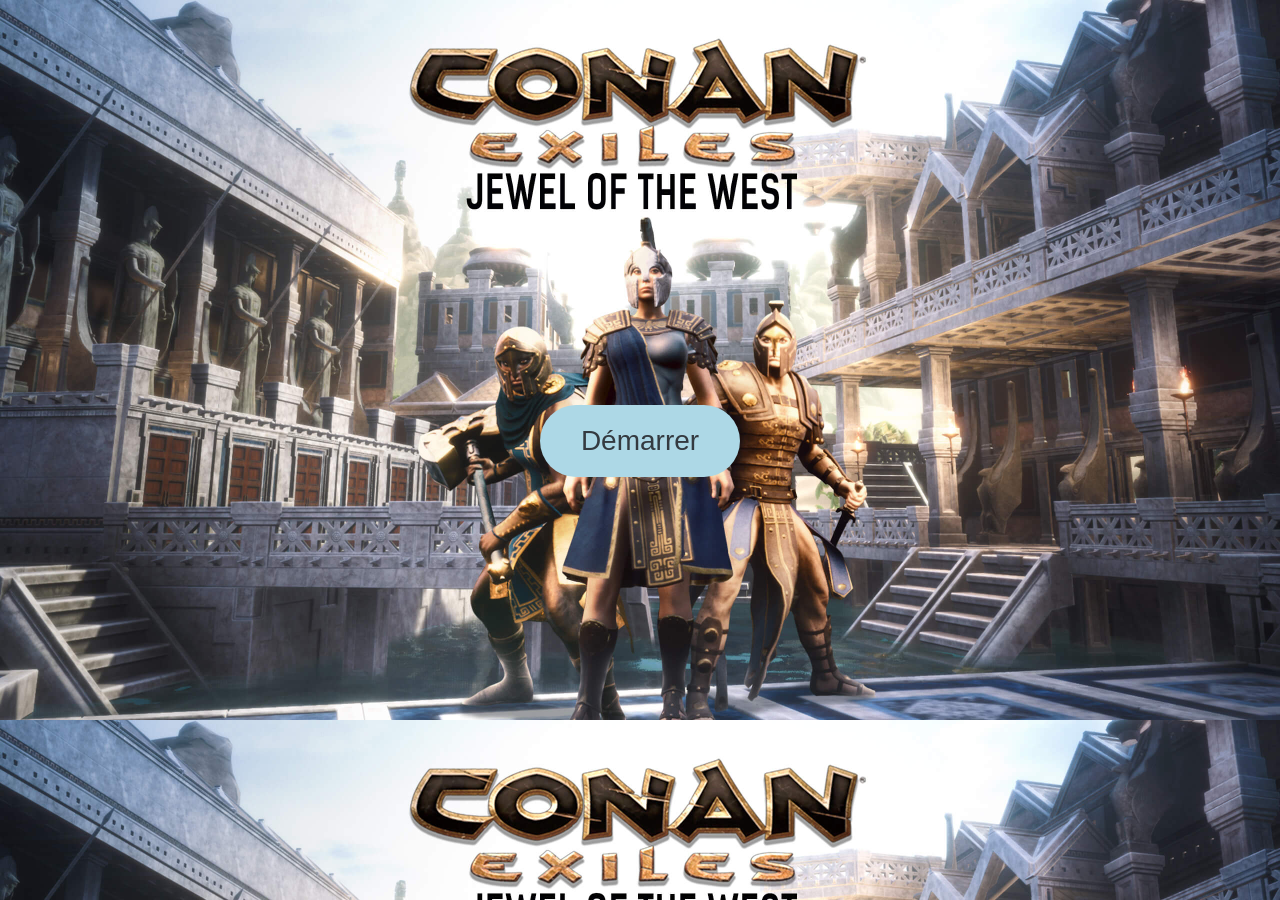
==== index.html @ 73bb8688 "Add files via upload" ====
<!DOCTYPE html>
<html lang="en">
<head>
    <meta charset="UTF-8">
    <meta http-equiv="X-UA-Compatible" content="IE=edge">
    <meta name="viewport" content="width=device-width, initial-scale=1.0">
    <link rel="stylesheet" href="style.css">
    <title>Conan Exiles - Calculateur de ressources</title>
</head>
<body>
    <button class="button" id="button-start" onClick="start()"><span>Démarrer</span></button>
    <button class="button" id="button-calculate" onClick="calculate()"><span>Calculer</span></button>
    <div class="panel" id="left-panel">
        <h1>Construction</h1>
        <div class="item-container" id="builds">
            <div class="item">
                <input type="text">
                <img src="./img/brasero_1.webp">
                <span>Brasero aquilonien</span>
            </div>
        </div>
    </div>
    <div class="panel" id="right-panel">
        <h1>Décoration</h1>
        <div class="item-container" id="items">

        </div>
    </div>
    <div id="fake-loading">
        <div id="progress-bar">
            <div id="percentage"></div>
        </div>
        <div id="calcul-in-progress">Calcul en cours...</div>
    </div>
    <div id="result-container">
        <h1>Ressources totales à farmer</h1>
        <div id="result">

        </div>
    </div>
    <script src="main.js"></script>
</body>
</html>
---- style.css ----
body {
    background: url('./img/background.jpg');
    background-size: cover;
}

#button-start {
    position: absolute;
    top: 400px;
    left: 50%;
    margin-left: -100px !important;
}

#button-calculate {
    position: absolute;
    bottom: 100px;
    left: 50%;
    margin-left: -100px !important;
    display: none;
}

.button {
    display: inline-block;
    border-radius: 40px;
    background-color: lightblue;
    border: none;
    color: #343a40;
    text-align: center;
    font-size: 28px;
    padding: 20px;
    width: 200px;
    transition: all 0.5s;
    cursor: pointer;
    margin: 5px;
}

.button span {
    cursor: pointer;
    display: inline-block;
    position: relative;
    transition: 0.5s;
}

.button span:after {
    content: '\00bb';
    position: absolute;
    opacity: 0;
    top: 0;
    right: -20px;
    transition: 0.5s;
}

.button:hover span {
    padding-right: 25px;
}

.button:hover span:after {
    opacity: 1;
    right: 0;
}

.tooltip {
    position: relative;
    display: inline-block;
}
  
.tooltip .tooltiptext {
    visibility: hidden;
    min-width: 140px;
    background-color: black;
    color: #fff;
    text-align: center;
    border-radius: 6px;
    padding: 5px 0;
  
    /* Position the tooltip */
    position: absolute;
    left: -10px;
    bottom: -30px;
    z-index: 1;
}
  
.tooltip:hover .tooltiptext {
    visibility: visible;
}

.resource {
    display: inline-block;
    border: solid 1px ligtgrey;
    background: rgba(0,0,0,0.9);
    width: 120px;
    height: 120px;
    position: relative;
    margin: 5px;
    border-radius: 15px;
}

.resource img {
    position: relative;
    width: 100%;
}

.resource .quantity {
    position: absolute;
    bottom: 5px;
    right: 5px;
    font-size: 25px;
    color: white;
}

.panel {
    position: absolute;
    width: 40%;
    top: 5%;
    background: rgba(0,0,0,0.7);
    border-radius: 15px;
    height: 90%;
    overflow-y: scroll;
    color: white;
    -ms-overflow-style: none;
    scrollbar-width: none;
    opacity: 0;
    transition: all 1s ease;
}

.panel h1 {
    width: 100%;
    text-align: center;
}

.panel::-webkit-scrollbar {
    display: none;
}

#left-panel {
    left: 2%;
}

#right-panel {
    right: 2%;
}

.item-container {
    position: relative;
}

.item {
    margin-top: 15px;
    height: 60px;
    width: 94%;
    position: relative;
    left: 2%;
    background: none;
}

.item input {
    position: absolute;
    top: 15px;
    background: black;
    border: none;
    height: 30px;
    width: 80px;
    color: white;
    text-align: center;
    font-size: 20px;
    border: solid 1px #2d2d2d;
}

.item img {
    width: 60px;
    position: absolute;
    left: 120px;
    background: rgba(0,0,0,0.9);
    border-radius: 5px;
}

.item span {
    position: absolute;
    left: 200px;
    line-height: 60px;
    font-size: 20px;
}

#right-panel .item input {
    right: 0px;
}

#right-panel .item img {
    left: auto;
    right: 120px;
}

#right-panel .item span {
    left: auto;
    right: 200px;
}

#fake-loading {
    position: fixed;
    top: 0;
    bottom: 0;
    right: 0;
    left: 0;
    display: none;
}

#progress-bar {
    position: absolute;
    width: 600px;
    left: 50%;
    top: 400px;
    margin-left: -300px;
    height: 50px;
    background: lightgrey;
    border-radius: 30px;
    overflow: hidden;
}

#calcul-in-progress {
    position: absolute;
    top: 330px;
    width: 100%;
    text-align: center;
    color: whitesmoke;
    font-size: 60px;
    text-shadow: 2px 2px 2px #000000;
}

#percentage {
    position: absolute;
    height: 100%;
    left: 0px;
    width: 0%;
    background: grey;
    transition: all 5s ease;
}

#result-container {
    position: fixed;
    top: 150px;
    width: 1200px;
    height: 270px;
    left: 50%;
    margin-left: -600px;
    border-radius: 15px;
    background: rgba(0,0,0,0.7);
    display: none;
}

#result-container h1 {
    color: white;
    width: 100%;
    text-align: center;
}

#result {
    padding-left: 70px;
}
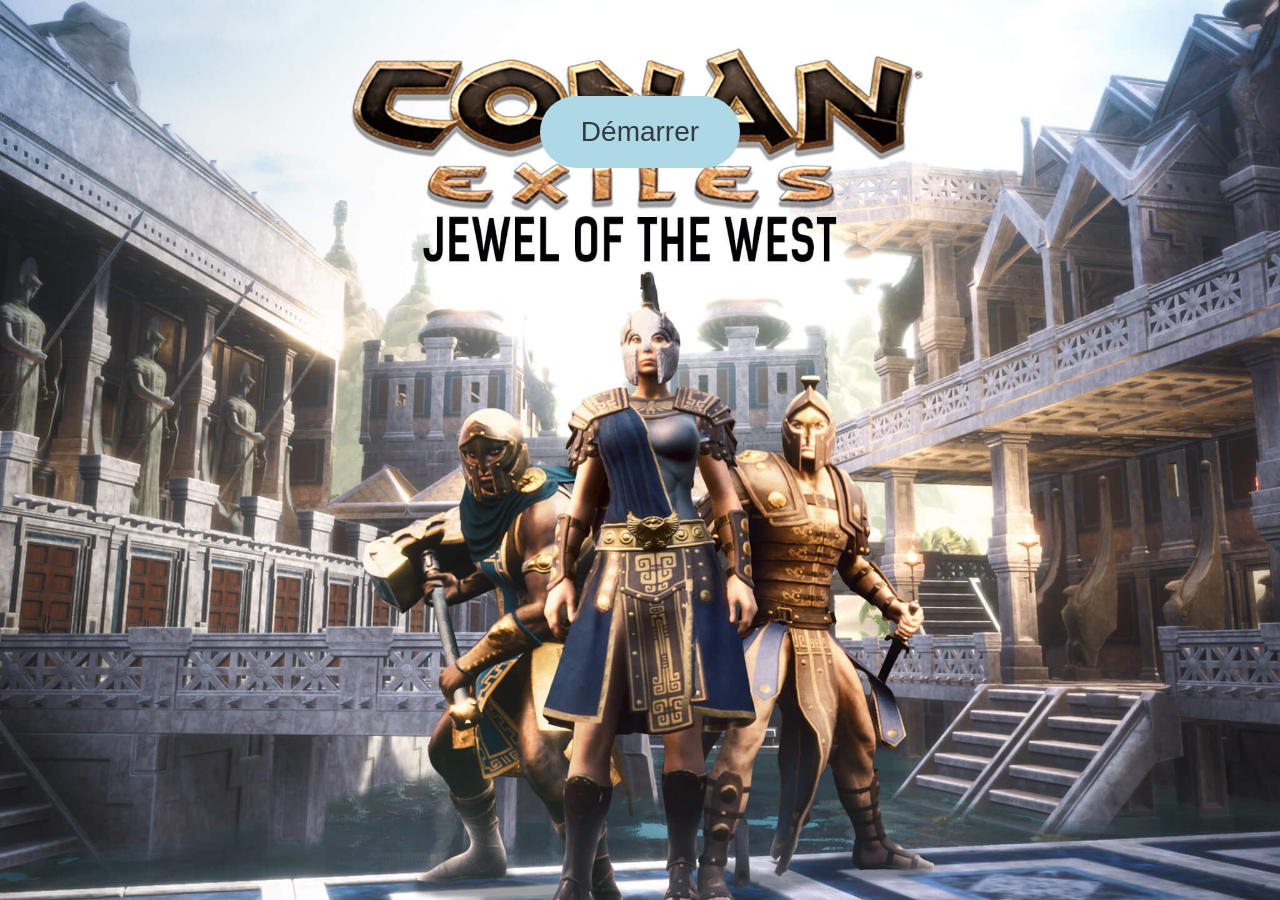
==== commit fac776b3: "Refactor layout to responsive grid and flexible items" ====
--- a/index.html
+++ b/index.html
@@ -1,43 +1,45 @@
-<!DOCTYPE html>
-<html lang="en">
-<head>
-    <meta charset="UTF-8">
-    <meta http-equiv="X-UA-Compatible" content="IE=edge">
-    <meta name="viewport" content="width=device-width, initial-scale=1.0">
-    <link rel="stylesheet" href="style.css">
-    <title>Conan Exiles - Calculateur de ressources</title>
-</head>
-<body>
-    <button class="button" id="button-start" onClick="start()"><span>Démarrer</span></button>
-    <button class="button" id="button-calculate" onClick="calculate()"><span>Calculer</span></button>
-    <div class="panel" id="left-panel">
-        <h1>Construction</h1>
-        <div class="item-container" id="builds">
-            <div class="item">
-                <input type="text">
-                <img src="./img/brasero_1.webp">
-                <span>Brasero aquilonien</span>
-            </div>
-        </div>
-    </div>
-    <div class="panel" id="right-panel">
-        <h1>Décoration</h1>
-        <div class="item-container" id="items">
-
-        </div>
-    </div>
-    <div id="fake-loading">
-        <div id="progress-bar">
-            <div id="percentage"></div>
-        </div>
-        <div id="calcul-in-progress">Calcul en cours...</div>
-    </div>
-    <div id="result-container">
-        <h1>Ressources totales à farmer</h1>
-        <div id="result">
-
-        </div>
-    </div>
-    <script src="main.js"></script>
-</body>
-</html>+<!DOCTYPE html>
+<html lang="en">
+<head>
+    <meta charset="UTF-8">
+    <meta http-equiv="X-UA-Compatible" content="IE=edge">
+    <meta name="viewport" content="width=device-width, initial-scale=1.0">
+    <link rel="stylesheet" href="style.css">
+    <title>Conan Exiles - Calculateur de ressources</title>
+</head>
+<body>
+    <div class="app-layout">
+        <button class="button" id="button-start" onClick="start()"><span>Démarrer</span></button>
+        <button class="button" id="button-calculate" onClick="calculate()"><span>Calculer</span></button>
+        <div class="panel" id="left-panel">
+            <h1>Construction</h1>
+            <div class="item-container" id="builds">
+                <div class="item">
+                    <input type="text">
+                    <img src="./img/brasero_1.webp">
+                    <span>Brasero aquilonien</span>
+                </div>
+            </div>
+        </div>
+        <div class="panel panel--reverse" id="right-panel">
+            <h1>Décoration</h1>
+            <div class="item-container" id="items">
+
+            </div>
+        </div>
+        <div id="result-container">
+            <h1>Ressources totales à farmer</h1>
+            <div id="result">
+
+            </div>
+        </div>
+    </div>
+    <div id="fake-loading">
+        <div id="progress-bar">
+            <div id="percentage"></div>
+        </div>
+        <div id="calcul-in-progress">Calcul en cours...</div>
+    </div>
+    <script src="main.js"></script>
+</body>
+</html>
--- a/style.css
+++ b/style.css
@@ -1,257 +1,337 @@
-body {
-    background: url('./img/background.jpg');
-    background-size: cover;
-}
-
-#button-start {
-    position: absolute;
-    top: 400px;
-    left: 50%;
-    margin-left: -100px !important;
-}
-
-#button-calculate {
-    position: absolute;
-    bottom: 100px;
-    left: 50%;
-    margin-left: -100px !important;
-    display: none;
-}
-
-.button {
-    display: inline-block;
-    border-radius: 40px;
-    background-color: lightblue;
-    border: none;
-    color: #343a40;
-    text-align: center;
-    font-size: 28px;
-    padding: 20px;
-    width: 200px;
-    transition: all 0.5s;
-    cursor: pointer;
-    margin: 5px;
-}
-
-.button span {
-    cursor: pointer;
-    display: inline-block;
-    position: relative;
-    transition: 0.5s;
-}
-
-.button span:after {
-    content: '\00bb';
-    position: absolute;
-    opacity: 0;
-    top: 0;
-    right: -20px;
-    transition: 0.5s;
-}
-
-.button:hover span {
-    padding-right: 25px;
-}
-
-.button:hover span:after {
-    opacity: 1;
-    right: 0;
-}
-
-.tooltip {
-    position: relative;
-    display: inline-block;
-}
-  
-.tooltip .tooltiptext {
-    visibility: hidden;
-    min-width: 140px;
-    background-color: black;
-    color: #fff;
-    text-align: center;
-    border-radius: 6px;
-    padding: 5px 0;
-  
-    /* Position the tooltip */
-    position: absolute;
-    left: -10px;
-    bottom: -30px;
-    z-index: 1;
-}
-  
-.tooltip:hover .tooltiptext {
-    visibility: visible;
-}
-
-.resource {
-    display: inline-block;
-    border: solid 1px ligtgrey;
-    background: rgba(0,0,0,0.9);
-    width: 120px;
-    height: 120px;
-    position: relative;
-    margin: 5px;
-    border-radius: 15px;
-}
-
-.resource img {
-    position: relative;
-    width: 100%;
-}
-
-.resource .quantity {
-    position: absolute;
-    bottom: 5px;
-    right: 5px;
-    font-size: 25px;
-    color: white;
-}
-
-.panel {
-    position: absolute;
-    width: 40%;
-    top: 5%;
-    background: rgba(0,0,0,0.7);
-    border-radius: 15px;
-    height: 90%;
-    overflow-y: scroll;
-    color: white;
-    -ms-overflow-style: none;
-    scrollbar-width: none;
-    opacity: 0;
-    transition: all 1s ease;
-}
-
-.panel h1 {
-    width: 100%;
-    text-align: center;
-}
-
-.panel::-webkit-scrollbar {
-    display: none;
-}
-
-#left-panel {
-    left: 2%;
-}
-
-#right-panel {
-    right: 2%;
-}
-
-.item-container {
-    position: relative;
-}
-
-.item {
-    margin-top: 15px;
-    height: 60px;
-    width: 94%;
-    position: relative;
-    left: 2%;
-    background: none;
-}
-
-.item input {
-    position: absolute;
-    top: 15px;
-    background: black;
-    border: none;
-    height: 30px;
-    width: 80px;
-    color: white;
-    text-align: center;
-    font-size: 20px;
-    border: solid 1px #2d2d2d;
-}
-
-.item img {
-    width: 60px;
-    position: absolute;
-    left: 120px;
-    background: rgba(0,0,0,0.9);
-    border-radius: 5px;
-}
-
-.item span {
-    position: absolute;
-    left: 200px;
-    line-height: 60px;
-    font-size: 20px;
-}
-
-#right-panel .item input {
-    right: 0px;
-}
-
-#right-panel .item img {
-    left: auto;
-    right: 120px;
-}
-
-#right-panel .item span {
-    left: auto;
-    right: 200px;
-}
-
-#fake-loading {
-    position: fixed;
-    top: 0;
-    bottom: 0;
-    right: 0;
-    left: 0;
-    display: none;
-}
-
-#progress-bar {
-    position: absolute;
-    width: 600px;
-    left: 50%;
-    top: 400px;
-    margin-left: -300px;
-    height: 50px;
-    background: lightgrey;
-    border-radius: 30px;
-    overflow: hidden;
-}
-
-#calcul-in-progress {
-    position: absolute;
-    top: 330px;
-    width: 100%;
-    text-align: center;
-    color: whitesmoke;
-    font-size: 60px;
-    text-shadow: 2px 2px 2px #000000;
-}
-
-#percentage {
-    position: absolute;
-    height: 100%;
-    left: 0px;
-    width: 0%;
-    background: grey;
-    transition: all 5s ease;
-}
-
-#result-container {
-    position: fixed;
-    top: 150px;
-    width: 1200px;
-    height: 270px;
-    left: 50%;
-    margin-left: -600px;
-    border-radius: 15px;
-    background: rgba(0,0,0,0.7);
-    display: none;
-}
-
-#result-container h1 {
-    color: white;
-    width: 100%;
-    text-align: center;
-}
-
-#result {
-    padding-left: 70px;
-}+body {
+    margin: 0;
+    min-height: 100vh;
+    background-image: url('./img/background.jpg');
+    background-size: cover;
+    background-position: center;
+    background-repeat: no-repeat;
+    background-attachment: fixed;
+}
+
+.app-layout {
+    box-sizing: border-box;
+    width: min(1400px, calc(100% - clamp(1rem, 4vw, 4rem)));
+    min-height: 100vh;
+    margin: 0 auto;
+    padding: clamp(1rem, 2vw, 2rem) 0 clamp(2rem, 4vw, 3rem);
+    display: grid;
+    grid-template-columns: minmax(280px, 1fr) minmax(280px, 1fr);
+    grid-template-areas:
+        'start start'
+        'left right'
+        'calculate calculate'
+        'result result';
+    gap: clamp(0.75rem, 1.5vw, 1.5rem);
+    align-items: start;
+}
+
+#button-start {
+    grid-area: start;
+    justify-self: center;
+    align-self: center;
+}
+
+#button-calculate {
+    grid-area: calculate;
+    justify-self: center;
+    display: none;
+}
+
+.button {
+    display: inline-block;
+    border-radius: 40px;
+    background-color: lightblue;
+    border: none;
+    color: #343a40;
+    text-align: center;
+    font-size: 28px;
+    padding: 20px;
+    width: 200px;
+    transition: all 0.5s;
+    cursor: pointer;
+    margin: 5px;
+}
+
+.button span {
+    cursor: pointer;
+    display: inline-block;
+    position: relative;
+    transition: 0.5s;
+}
+
+.button span:after {
+    content: '\00bb';
+    position: absolute;
+    opacity: 0;
+    top: 0;
+    right: -20px;
+    transition: 0.5s;
+}
+
+.button:hover span {
+    padding-right: 25px;
+}
+
+.button:hover span:after {
+    opacity: 1;
+    right: 0;
+}
+
+.tooltip {
+    position: relative;
+    display: inline-block;
+}
+  
+.tooltip .tooltiptext {
+    visibility: hidden;
+    min-width: 140px;
+    background-color: black;
+    color: #fff;
+    text-align: center;
+    border-radius: 6px;
+    padding: 5px 0;
+  
+    /* Position the tooltip */
+    position: absolute;
+    left: -10px;
+    bottom: -30px;
+    z-index: 1;
+}
+  
+.tooltip:hover .tooltiptext {
+    visibility: visible;
+}
+
+.resource {
+    display: inline-block;
+    border: solid 1px ligtgrey;
+    background: rgba(0,0,0,0.9);
+    width: 120px;
+    height: 120px;
+    position: relative;
+    margin: 5px;
+    border-radius: 15px;
+}
+
+.resource img {
+    position: relative;
+    width: 100%;
+}
+
+.resource .quantity {
+    position: absolute;
+    bottom: 5px;
+    right: 5px;
+    font-size: 25px;
+    color: white;
+}
+
+.panel {
+    width: 100%;
+    background: rgba(0,0,0,0.7);
+    border-radius: 15px;
+    max-height: clamp(420px, 72vh, 900px);
+    overflow-y: auto;
+    color: white;
+    -ms-overflow-style: none;
+    scrollbar-width: none;
+    opacity: 0;
+    transition: all 1s ease;
+}
+
+.panel h1 {
+    width: 100%;
+    text-align: center;
+}
+
+.panel::-webkit-scrollbar {
+    display: none;
+}
+
+#left-panel {
+    grid-area: left;
+}
+
+#right-panel {
+    grid-area: right;
+}
+
+.item-container {
+    position: relative;
+    padding: 0 clamp(0.5rem, 2vw, 1rem) clamp(0.75rem, 2vw, 1.5rem);
+}
+
+.item {
+    margin-top: 15px;
+    min-height: 60px;
+    width: 100%;
+    box-sizing: border-box;
+    display: flex;
+    align-items: center;
+    gap: clamp(0.5rem, 1.2vw, 1rem);
+}
+
+.item input {
+    flex: 0 0 clamp(72px, 16%, 92px);
+    background: black;
+    border: solid 1px #2d2d2d;
+    height: 30px;
+    color: white;
+    text-align: center;
+    font-size: 20px;
+}
+
+.item img {
+    width: clamp(52px, 8vw, 60px);
+    background: rgba(0,0,0,0.9);
+    border-radius: 5px;
+}
+
+.item span {
+    font-size: clamp(1rem, 1.4vw, 1.25rem);
+    line-height: 1.2;
+    flex: 1;
+}
+
+.panel--reverse .item {
+    flex-direction: row-reverse;
+}
+
+.panel--reverse .item span {
+    text-align: right;
+}
+
+#fake-loading {
+    position: fixed;
+    top: 0;
+    bottom: 0;
+    right: 0;
+    left: 0;
+    display: none;
+}
+
+#progress-bar {
+    position: absolute;
+    width: min(600px, calc(100% - 2rem));
+    left: 50%;
+    top: 400px;
+    margin-left: max(-300px, calc((2rem - 100%) / 2));
+    height: 50px;
+    background: lightgrey;
+    border-radius: 30px;
+    overflow: hidden;
+}
+
+#calcul-in-progress {
+    position: absolute;
+    top: 330px;
+    width: 100%;
+    text-align: center;
+    color: whitesmoke;
+    font-size: clamp(2rem, 5vw, 3.75rem);
+    text-shadow: 2px 2px 2px #000000;
+}
+
+#percentage {
+    position: absolute;
+    height: 100%;
+    left: 0px;
+    width: 0%;
+    background: grey;
+    transition: all 5s ease;
+}
+
+#result-container {
+    grid-area: result;
+    width: 100%;
+    max-width: 100%;
+    min-height: clamp(240px, 35vh, 320px);
+    border-radius: 15px;
+    background: rgba(0,0,0,0.7);
+    display: none;
+    box-sizing: border-box;
+    padding-bottom: 1rem;
+}
+
+#result-container h1 {
+    color: white;
+    width: 100%;
+    text-align: center;
+}
+
+#result {
+    padding: 0 clamp(1rem, 4vw, 4rem);
+    max-height: clamp(170px, 22vh, 260px);
+    overflow-y: auto;
+}
+
+@media (max-width: 1200px) {
+    .app-layout {
+        width: min(1100px, calc(100% - 2rem));
+        grid-template-columns: minmax(240px, 1fr) minmax(240px, 1fr);
+    }
+
+    .button {
+        font-size: 24px;
+        padding: 16px;
+        width: 180px;
+    }
+}
+
+@media (max-width: 768px) {
+    body {
+        background-attachment: scroll;
+    }
+
+    .app-layout {
+        width: calc(100% - 1rem);
+        grid-template-columns: minmax(0, 1fr);
+        grid-template-areas:
+            'start'
+            'left'
+            'right'
+            'calculate'
+            'result';
+    }
+
+    .panel {
+        max-height: min(52vh, 500px);
+    }
+
+    #result-container {
+        min-height: 220px;
+    }
+}
+
+@media (max-width: 480px) {
+    .app-layout {
+        width: calc(100% - 0.5rem);
+        gap: 0.75rem;
+    }
+
+    .button {
+        width: min(100%, 220px);
+        font-size: 20px;
+        padding: 14px;
+    }
+
+    .item {
+        flex-wrap: wrap;
+    }
+
+    .panel--reverse .item {
+        justify-content: flex-start;
+    }
+
+    .panel--reverse .item span {
+        text-align: left;
+    }
+
+    .item span {
+        flex-basis: 100%;
+    }
+
+    #result {
+        padding: 0 0.75rem;
+    }
+}
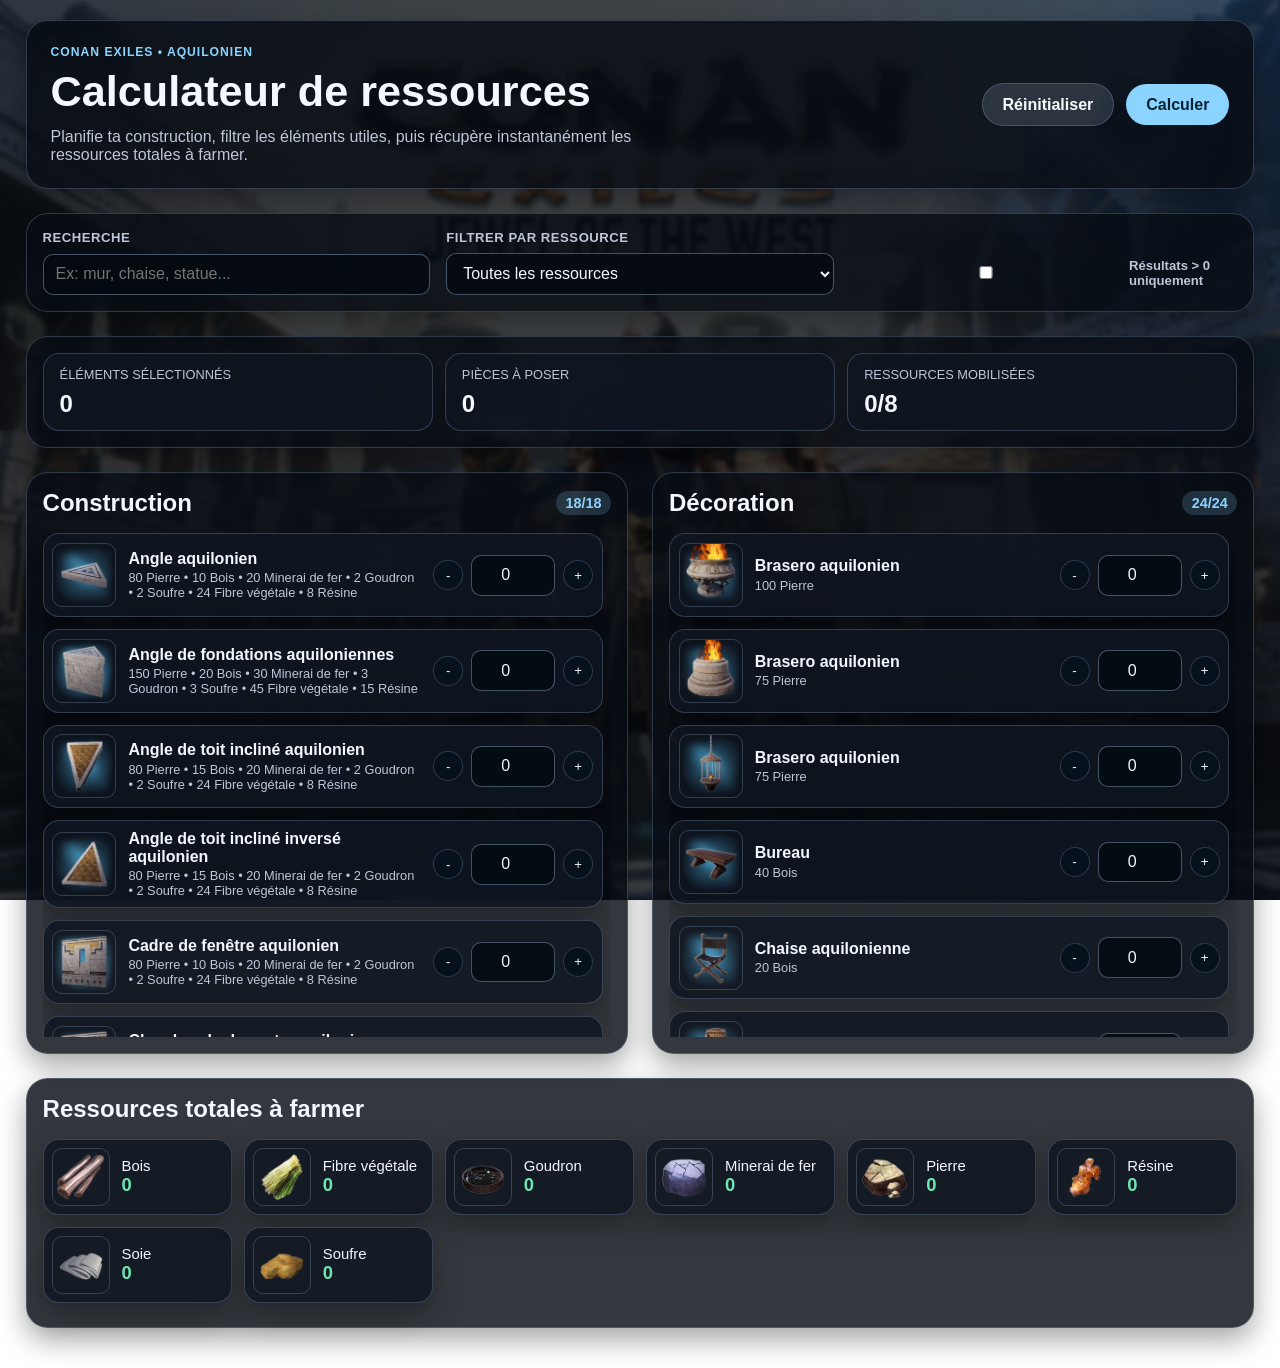
==== commit a3467748: "Refonte UI/UX avec filtres et calcul dynamique" ====
--- a/index.html
+++ b/index.html
@@ -1,5 +1,5 @@
 <!DOCTYPE html>
-<html lang="en">
+<html lang="fr">
 <head>
     <meta charset="UTF-8">
     <meta http-equiv="X-UA-Compatible" content="IE=edge">
@@ -8,38 +8,72 @@
     <title>Conan Exiles - Calculateur de ressources</title>
 </head>
 <body>
-    <div class="app-layout">
-        <button class="button" id="button-start" onClick="start()"><span>Démarrer</span></button>
-        <button class="button" id="button-calculate" onClick="calculate()"><span>Calculer</span></button>
-        <div class="panel" id="left-panel">
-            <h1>Construction</h1>
-            <div class="item-container" id="builds">
-                <div class="item">
-                    <input type="text">
-                    <img src="./img/brasero_1.webp">
-                    <span>Brasero aquilonien</span>
+    <div class="background-overlay"></div>
+    <main class="app-shell">
+        <header class="hero">
+            <div>
+                <p class="hero__kicker">Conan Exiles • Aquilonien</p>
+                <h1>Calculateur de ressources</h1>
+                <p class="hero__subtitle">Planifie ta construction, filtre les éléments utiles, puis récupère instantanément les ressources totales à farmer.</p>
+            </div>
+            <div class="hero__actions">
+                <button class="button button--secondary" id="button-reset" type="button">Réinitialiser</button>
+                <button class="button" id="button-calculate" type="button">Calculer</button>
+            </div>
+        </header>
+
+        <section class="toolbar" aria-label="Filtres">
+            <label class="toolbar__field">
+                <span>Recherche</span>
+                <input id="search-input" type="search" placeholder="Ex: mur, chaise, statue..." autocomplete="off">
+            </label>
+
+            <label class="toolbar__field">
+                <span>Filtrer par ressource</span>
+                <select id="resource-filter"></select>
+            </label>
+
+            <label class="toolbar__checkbox" for="toggle-non-zero">
+                <input id="toggle-non-zero" type="checkbox">
+                <span>Résultats > 0 uniquement</span>
+            </label>
+        </section>
+
+        <section class="stats" id="stats"></section>
+
+        <section class="catalog-layout">
+            <article class="panel" id="left-panel">
+                <div class="panel__header">
+                    <h2>Construction</h2>
+                    <span class="panel__count" id="build-count"></span>
                 </div>
+                <div class="item-grid" id="builds"></div>
+            </article>
+
+            <article class="panel" id="right-panel">
+                <div class="panel__header">
+                    <h2>Décoration</h2>
+                    <span class="panel__count" id="item-count"></span>
+                </div>
+                <div class="item-grid" id="items"></div>
+            </article>
+        </section>
+
+        <section id="result-container" class="panel panel--result">
+            <div class="panel__header">
+                <h2>Ressources totales à farmer</h2>
             </div>
-        </div>
-        <div class="panel panel--reverse" id="right-panel">
-            <h1>Décoration</h1>
-            <div class="item-container" id="items">
+            <div id="result" class="resource-grid"></div>
+        </section>
+    </main>
 
-            </div>
-        </div>
-        <div id="result-container">
-            <h1>Ressources totales à farmer</h1>
-            <div id="result">
-
-            </div>
+    <div id="fake-loading" aria-hidden="true">
+        <div class="loader-card">
+            <p>Calcul optimisé en cours...</p>
+            <div id="progress-bar"><div id="percentage"></div></div>
         </div>
     </div>
-    <div id="fake-loading">
-        <div id="progress-bar">
-            <div id="percentage"></div>
-        </div>
-        <div id="calcul-in-progress">Calcul en cours...</div>
-    </div>
+
     <script src="main.js"></script>
 </body>
 </html>
--- a/style.css
+++ b/style.css
@@ -1,337 +1,372 @@
+:root {
+    --font-family-base: "Inter", "Segoe UI", Roboto, Helvetica, Arial, sans-serif;
+    --space-1: 0.25rem;
+    --space-2: 0.5rem;
+    --space-3: 0.75rem;
+    --space-4: 1rem;
+    --space-5: 1.5rem;
+    --space-6: 2rem;
+    --radius-sm: 0.625rem;
+    --radius-md: 1rem;
+    --radius-lg: 1.35rem;
+    --color-text: #f5f7ff;
+    --color-text-muted: #bfc6d8;
+    --color-surface: rgba(8, 13, 20, 0.82);
+    --color-surface-alt: rgba(17, 23, 34, 0.85);
+    --color-border: rgba(164, 194, 236, 0.24);
+    --color-brand: #8bd4ff;
+    --color-brand-contrast: #062334;
+    --color-focus: #ffe58f;
+    --color-success: #6ce5b1;
+    --shadow-card: 0 12px 28px rgba(0, 0, 0, 0.35);
+}
+
+* {
+    box-sizing: border-box;
+}
+
 body {
     margin: 0;
+    font-family: var(--font-family-base);
+    color: var(--color-text);
+    background: url('./img/background.jpg') center / cover fixed;
     min-height: 100vh;
-    background-image: url('./img/background.jpg');
-    background-size: cover;
-    background-position: center;
-    background-repeat: no-repeat;
-    background-attachment: fixed;
-}
-
-.app-layout {
-    box-sizing: border-box;
-    width: min(1400px, calc(100% - clamp(1rem, 4vw, 4rem)));
-    min-height: 100vh;
-    margin: 0 auto;
-    padding: clamp(1rem, 2vw, 2rem) 0 clamp(2rem, 4vw, 3rem);
-    display: grid;
-    grid-template-columns: minmax(280px, 1fr) minmax(280px, 1fr);
-    grid-template-areas:
-        'start start'
-        'left right'
-        'calculate calculate'
-        'result result';
-    gap: clamp(0.75rem, 1.5vw, 1.5rem);
-    align-items: start;
-}
-
-#button-start {
-    grid-area: start;
-    justify-self: center;
-    align-self: center;
-}
-
-#button-calculate {
-    grid-area: calculate;
-    justify-self: center;
-    display: none;
+}
+
+.background-overlay {
+    position: fixed;
+    inset: 0;
+    background: radial-gradient(circle at top right, rgba(34, 112, 201, 0.2), transparent 40%), rgba(5, 8, 13, 0.76);
+    backdrop-filter: blur(2px);
+    z-index: 0;
+}
+
+.app-shell {
+    position: relative;
+    z-index: 1;
+    width: min(1400px, 96vw);
+    margin: 1.25rem auto 2.5rem;
+    display: grid;
+    gap: var(--space-5);
+}
+
+.hero,
+.toolbar,
+.stats,
+.panel,
+.item-card,
+.resource {
+    background: var(--color-surface);
+    border: 1px solid var(--color-border);
+    border-radius: var(--radius-lg);
+    box-shadow: var(--shadow-card);
+}
+
+.hero {
+    display: flex;
+    justify-content: space-between;
+    gap: var(--space-5);
+    padding: 1.5rem;
+}
+
+.hero__kicker {
+    margin: 0;
+    letter-spacing: 0.08em;
+    text-transform: uppercase;
+    font-size: 0.76rem;
+    color: var(--color-brand);
+    font-weight: 700;
+}
+
+h1,
+h2,
+p {
+    margin: 0;
+}
+
+h1 {
+    margin-top: var(--space-2);
+    font-size: clamp(1.7rem, 1.1rem + 2vw, 2.7rem);
+}
+
+.hero__subtitle {
+    margin-top: var(--space-3);
+    max-width: 70ch;
+    color: var(--color-text-muted);
+}
+
+.hero__actions {
+    display: flex;
+    align-items: center;
+    gap: var(--space-3);
 }
 
 .button {
-    display: inline-block;
-    border-radius: 40px;
-    background-color: lightblue;
     border: none;
-    color: #343a40;
+    background: var(--color-brand);
+    color: var(--color-brand-contrast);
+    border-radius: 999px;
+    font-size: 1rem;
+    font-weight: 700;
+    padding: 0.7rem 1.25rem;
+    cursor: pointer;
+    transition: transform 0.2s ease, filter 0.2s ease;
+}
+
+.button:hover,
+.button:focus-visible {
+    transform: translateY(-2px);
+    filter: brightness(1.05);
+}
+
+.button--secondary {
+    background: rgba(145, 160, 182, 0.22);
+    color: #f8fbff;
+    border: 1px solid var(--color-border);
+}
+
+.toolbar {
+    display: grid;
+    grid-template-columns: repeat(3, minmax(0, 1fr));
+    gap: var(--space-4);
+    padding: 1rem;
+}
+
+.toolbar__field {
+    display: grid;
+    gap: var(--space-2);
+}
+
+.toolbar span {
+    font-size: 0.82rem;
+    font-weight: 700;
+    color: var(--color-text-muted);
+    text-transform: uppercase;
+    letter-spacing: 0.04em;
+}
+
+input,
+select {
+    width: 100%;
+    border-radius: var(--radius-sm);
+    border: 1px solid rgba(164, 194, 236, 0.4);
+    background: rgba(3, 9, 15, 0.8);
+    color: var(--color-text);
+    padding: 0.65rem 0.75rem;
+    font-size: 1rem;
+}
+
+.toolbar__checkbox {
+    align-self: end;
+    display: flex;
+    align-items: center;
+    gap: var(--space-2);
+    padding-bottom: 0.45rem;
+}
+
+.toolbar__checkbox span {
+    margin: 0;
+    letter-spacing: normal;
+    text-transform: none;
+}
+
+.stats {
+    display: grid;
+    grid-template-columns: repeat(3, minmax(0, 1fr));
+    gap: var(--space-3);
+    padding: var(--space-4);
+}
+
+.stat-card {
+    background: var(--color-surface-alt);
+    border: 1px solid var(--color-border);
+    border-radius: var(--radius-md);
+    padding: 0.8rem 1rem;
+}
+
+.stat-card__label {
+    color: var(--color-text-muted);
+    font-size: 0.8rem;
+    text-transform: uppercase;
+}
+
+.stat-card__value {
+    font-size: 1.5rem;
+    font-weight: 700;
+    margin-top: var(--space-2);
+}
+
+.catalog-layout {
+    display: grid;
+    grid-template-columns: repeat(2, minmax(0, 1fr));
+    gap: var(--space-5);
+}
+
+.panel {
+    padding: var(--space-4);
+}
+
+.panel__header {
+    display: flex;
+    justify-content: space-between;
+    align-items: center;
+    margin-bottom: var(--space-4);
+}
+
+.panel__count {
+    border-radius: 999px;
+    background: rgba(139, 212, 255, 0.18);
+    color: var(--color-brand);
+    padding: 0.25rem 0.6rem;
+    font-weight: 700;
+    font-size: 0.9rem;
+}
+
+.item-grid {
+    display: grid;
+    grid-template-columns: 1fr;
+    gap: var(--space-3);
+    max-height: 56vh;
+    overflow: auto;
+    padding-right: var(--space-2);
+}
+
+.item-card {
+    display: grid;
+    grid-template-columns: 64px 1fr auto;
+    gap: var(--space-3);
+    align-items: center;
+    padding: 0.55rem;
+    background: var(--color-surface-alt);
+    border-radius: var(--radius-md);
+}
+
+.item-card img {
+    width: 64px;
+    height: 64px;
+    border-radius: var(--radius-sm);
+    border: 1px solid var(--color-border);
+    object-fit: cover;
+}
+
+.item-card__name {
+    font-weight: 600;
+}
+
+.item-card__recipe {
+    color: var(--color-text-muted);
+    font-size: 0.8rem;
+    margin-top: 0.15rem;
+}
+
+.item-card__controls {
+    display: flex;
+    align-items: center;
+    gap: var(--space-2);
+}
+
+.stepper {
+    width: 84px;
     text-align: center;
-    font-size: 28px;
-    padding: 20px;
-    width: 200px;
-    transition: all 0.5s;
+}
+
+.stepper-btn {
+    width: 30px;
+    height: 30px;
+    border-radius: 50%;
+    border: 1px solid var(--color-border);
+    background: rgba(7, 17, 28, 0.9);
+    color: var(--color-text);
     cursor: pointer;
-    margin: 5px;
-}
-
-.button span {
-    cursor: pointer;
-    display: inline-block;
+}
+
+.panel--result {
+    padding-bottom: var(--space-5);
+}
+
+.resource-grid {
+    display: grid;
+    grid-template-columns: repeat(auto-fill, minmax(180px, 1fr));
+    gap: var(--space-3);
+}
+
+.resource {
     position: relative;
-    transition: 0.5s;
-}
-
-.button span:after {
-    content: '\00bb';
-    position: absolute;
-    opacity: 0;
-    top: 0;
-    right: -20px;
-    transition: 0.5s;
-}
-
-.button:hover span {
-    padding-right: 25px;
-}
-
-.button:hover span:after {
-    opacity: 1;
-    right: 0;
-}
-
-.tooltip {
-    position: relative;
-    display: inline-block;
-}
-  
-.tooltip .tooltiptext {
-    visibility: hidden;
-    min-width: 140px;
-    background-color: black;
-    color: #fff;
-    text-align: center;
-    border-radius: 6px;
-    padding: 5px 0;
-  
-    /* Position the tooltip */
-    position: absolute;
-    left: -10px;
-    bottom: -30px;
-    z-index: 1;
-}
-  
-.tooltip:hover .tooltiptext {
-    visibility: visible;
-}
-
-.resource {
-    display: inline-block;
-    border: solid 1px ligtgrey;
-    background: rgba(0,0,0,0.9);
-    width: 120px;
-    height: 120px;
-    position: relative;
-    margin: 5px;
-    border-radius: 15px;
+    display: flex;
+    align-items: center;
+    gap: var(--space-3);
+    border-radius: var(--radius-md);
+    padding: 0.5rem;
+    background: var(--color-surface-alt);
 }
 
 .resource img {
-    position: relative;
-    width: 100%;
-}
-
-.resource .quantity {
-    position: absolute;
-    bottom: 5px;
-    right: 5px;
-    font-size: 25px;
-    color: white;
-}
-
-.panel {
-    width: 100%;
-    background: rgba(0,0,0,0.7);
-    border-radius: 15px;
-    max-height: clamp(420px, 72vh, 900px);
-    overflow-y: auto;
-    color: white;
-    -ms-overflow-style: none;
-    scrollbar-width: none;
-    opacity: 0;
-    transition: all 1s ease;
-}
-
-.panel h1 {
-    width: 100%;
-    text-align: center;
-}
-
-.panel::-webkit-scrollbar {
-    display: none;
-}
-
-#left-panel {
-    grid-area: left;
-}
-
-#right-panel {
-    grid-area: right;
-}
-
-.item-container {
-    position: relative;
-    padding: 0 clamp(0.5rem, 2vw, 1rem) clamp(0.75rem, 2vw, 1.5rem);
-}
-
-.item {
-    margin-top: 15px;
-    min-height: 60px;
-    width: 100%;
-    box-sizing: border-box;
-    display: flex;
-    align-items: center;
-    gap: clamp(0.5rem, 1.2vw, 1rem);
-}
-
-.item input {
-    flex: 0 0 clamp(72px, 16%, 92px);
-    background: black;
-    border: solid 1px #2d2d2d;
-    height: 30px;
-    color: white;
-    text-align: center;
-    font-size: 20px;
-}
-
-.item img {
-    width: clamp(52px, 8vw, 60px);
-    background: rgba(0,0,0,0.9);
-    border-radius: 5px;
-}
-
-.item span {
-    font-size: clamp(1rem, 1.4vw, 1.25rem);
-    line-height: 1.2;
-    flex: 1;
-}
-
-.panel--reverse .item {
-    flex-direction: row-reverse;
-}
-
-.panel--reverse .item span {
-    text-align: right;
+    width: 58px;
+    height: 58px;
+    border-radius: var(--radius-sm);
+    border: 1px solid var(--color-border);
+}
+
+.resource__name {
+    font-size: 0.93rem;
+}
+
+.resource__quantity {
+    font-size: 1.15rem;
+    font-weight: 700;
+    color: var(--color-success);
 }
 
 #fake-loading {
     position: fixed;
-    top: 0;
-    bottom: 0;
-    right: 0;
-    left: 0;
+    inset: 0;
     display: none;
+    z-index: 4;
+    background: rgba(0, 0, 0, 0.55);
+    align-items: center;
+    justify-content: center;
+}
+
+.loader-card {
+    width: min(460px, 90vw);
+    padding: 1.2rem;
+    border-radius: var(--radius-lg);
+    background: rgba(11, 16, 24, 0.95);
+    border: 1px solid var(--color-border);
 }
 
 #progress-bar {
-    position: absolute;
-    width: min(600px, calc(100% - 2rem));
-    left: 50%;
-    top: 400px;
-    margin-left: max(-300px, calc((2rem - 100%) / 2));
-    height: 50px;
-    background: lightgrey;
-    border-radius: 30px;
+    width: 100%;
+    height: 12px;
+    margin-top: 0.85rem;
+    border-radius: 999px;
     overflow: hidden;
-}
-
-#calcul-in-progress {
-    position: absolute;
-    top: 330px;
-    width: 100%;
-    text-align: center;
-    color: whitesmoke;
-    font-size: clamp(2rem, 5vw, 3.75rem);
-    text-shadow: 2px 2px 2px #000000;
+    background: rgba(111, 132, 162, 0.32);
 }
 
 #percentage {
-    position: absolute;
     height: 100%;
-    left: 0px;
-    width: 0%;
-    background: grey;
-    transition: all 5s ease;
-}
-
-#result-container {
-    grid-area: result;
-    width: 100%;
-    max-width: 100%;
-    min-height: clamp(240px, 35vh, 320px);
-    border-radius: 15px;
-    background: rgba(0,0,0,0.7);
-    display: none;
-    box-sizing: border-box;
-    padding-bottom: 1rem;
-}
-
-#result-container h1 {
-    color: white;
-    width: 100%;
-    text-align: center;
-}
-
-#result {
-    padding: 0 clamp(1rem, 4vw, 4rem);
-    max-height: clamp(170px, 22vh, 260px);
-    overflow-y: auto;
-}
-
-@media (max-width: 1200px) {
-    .app-layout {
-        width: min(1100px, calc(100% - 2rem));
-        grid-template-columns: minmax(240px, 1fr) minmax(240px, 1fr);
+    width: 0;
+    transition: width 0.8s ease;
+    background: linear-gradient(90deg, #5cd4ff, #5ae5a8);
+}
+
+@media (max-width: 1080px) {
+    .toolbar,
+    .stats,
+    .catalog-layout {
+        grid-template-columns: 1fr;
     }
 
-    .button {
-        font-size: 24px;
-        padding: 16px;
-        width: 180px;
+    .hero {
+        flex-direction: column;
     }
-}
-
-@media (max-width: 768px) {
-    body {
-        background-attachment: scroll;
-    }
-
-    .app-layout {
-        width: calc(100% - 1rem);
-        grid-template-columns: minmax(0, 1fr);
-        grid-template-areas:
-            'start'
-            'left'
-            'right'
-            'calculate'
-            'result';
-    }
-
-    .panel {
-        max-height: min(52vh, 500px);
-    }
-
-    #result-container {
-        min-height: 220px;
-    }
-}
-
-@media (max-width: 480px) {
-    .app-layout {
-        width: calc(100% - 0.5rem);
-        gap: 0.75rem;
-    }
-
-    .button {
-        width: min(100%, 220px);
-        font-size: 20px;
-        padding: 14px;
-    }
-
-    .item {
-        flex-wrap: wrap;
-    }
-
-    .panel--reverse .item {
+
+    .hero__actions {
         justify-content: flex-start;
     }
 
-    .panel--reverse .item span {
-        text-align: left;
+    .item-grid {
+        max-height: 42vh;
     }
-
-    .item span {
-        flex-basis: 100%;
-    }
-
-    #result {
-        padding: 0 0.75rem;
-    }
-}
+}
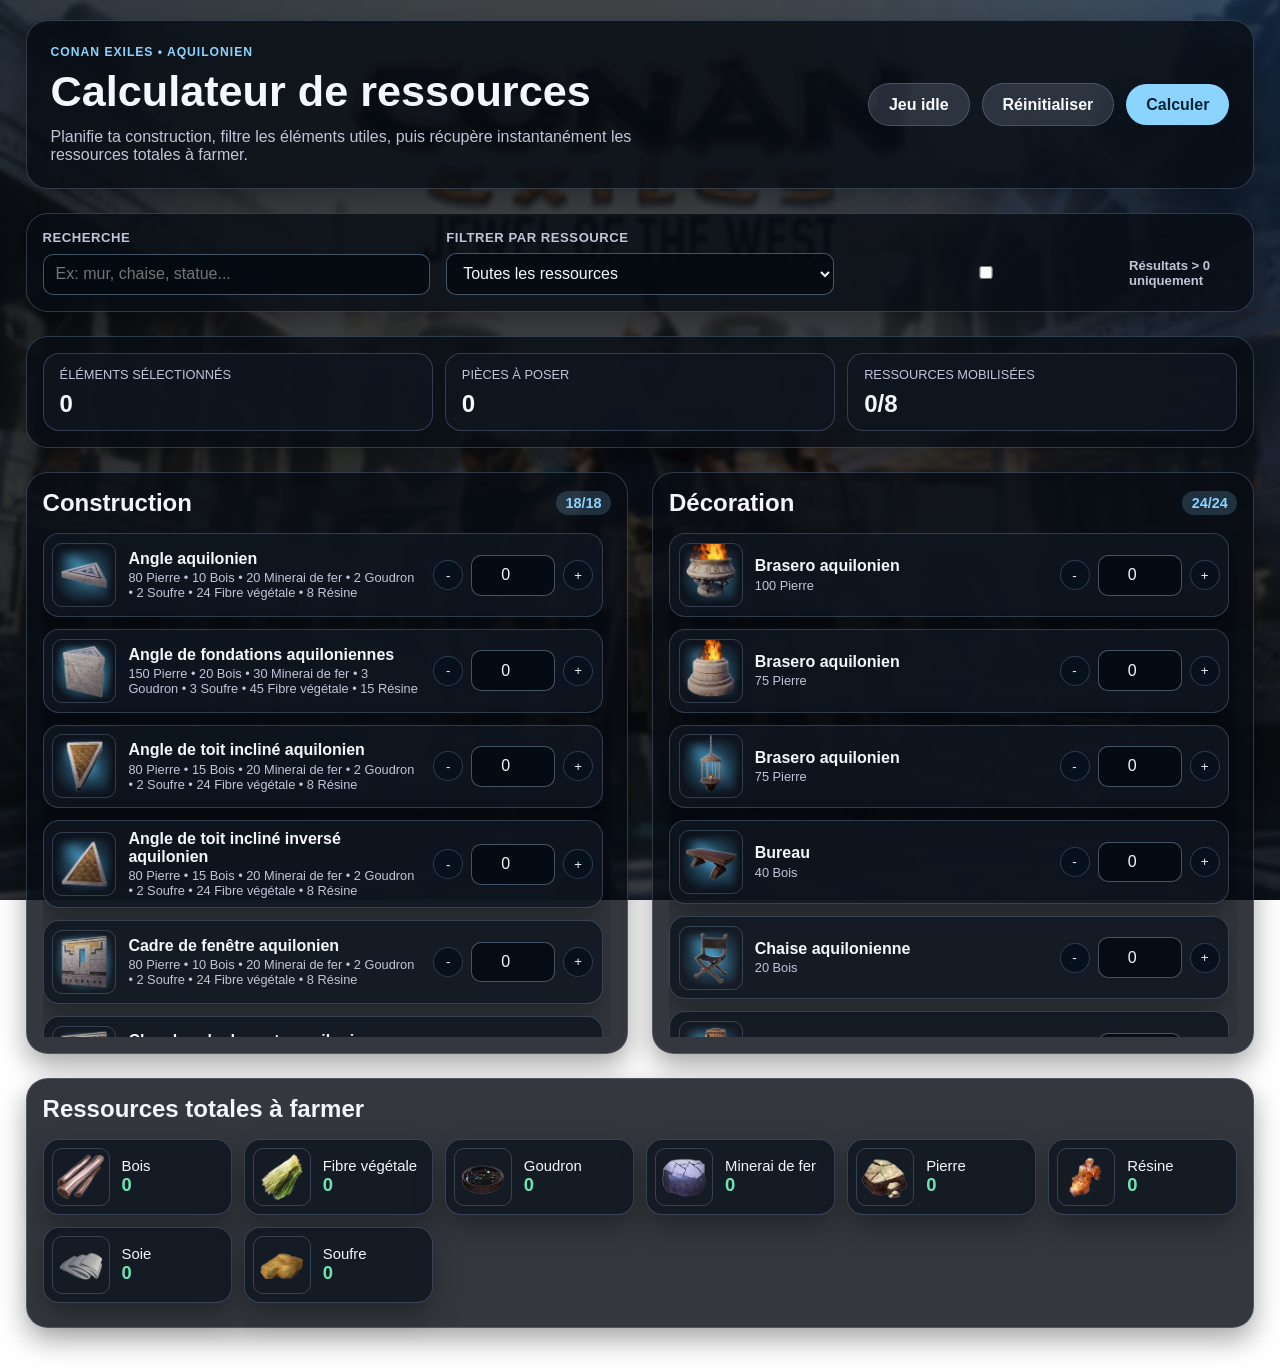
==== commit ecdb1602: "Ajoute une page de jeu idle avec sauvegarde locale" ====
--- a/index.html
+++ b/index.html
@@ -17,6 +17,7 @@
                 <p class="hero__subtitle">Planifie ta construction, filtre les éléments utiles, puis récupère instantanément les ressources totales à farmer.</p>
             </div>
             <div class="hero__actions">
+                <a class="button button--secondary" href="idle.html">Jeu idle</a>
                 <button class="button button--secondary" id="button-reset" type="button">Réinitialiser</button>
                 <button class="button" id="button-calculate" type="button">Calculer</button>
             </div>
--- a/style.css
+++ b/style.css
@@ -370,3 +370,79 @@
         max-height: 42vh;
     }
 }
+
+.button {
+    display: inline-flex;
+    align-items: center;
+    justify-content: center;
+    text-decoration: none;
+}
+
+.idle-layout {
+    display: grid;
+    grid-template-columns: minmax(280px, 0.9fr) minmax(0, 1.1fr);
+    gap: var(--space-5);
+}
+
+.idle-main {
+    display: grid;
+    align-content: start;
+    gap: var(--space-3);
+}
+
+.idle-click {
+    margin-top: var(--space-2);
+    min-height: 3rem;
+}
+
+.idle-highlight {
+    color: var(--color-success);
+    font-weight: 700;
+}
+
+.idle-caption {
+    color: var(--color-text-muted);
+    font-size: 0.9rem;
+}
+
+.idle-upgrades {
+    display: grid;
+    gap: var(--space-3);
+}
+
+.idle-upgrade {
+    background: var(--color-surface-alt);
+    border: 1px solid var(--color-border);
+    border-radius: var(--radius-md);
+    padding: var(--space-3);
+    display: flex;
+    justify-content: space-between;
+    align-items: center;
+    gap: var(--space-3);
+}
+
+.idle-upgrade--disabled {
+    opacity: 0.75;
+}
+
+.idle-upgrade__title {
+    font-weight: 700;
+}
+
+.idle-upgrade__description,
+.idle-upgrade__meta {
+    color: var(--color-text-muted);
+    margin-top: 0.2rem;
+    font-size: 0.88rem;
+}
+
+@media (max-width: 1080px) {
+    .idle-layout {
+        grid-template-columns: 1fr;
+    }
+
+    .idle-upgrade {
+        flex-direction: column;
+        align-items: flex-start;
+    }
+}
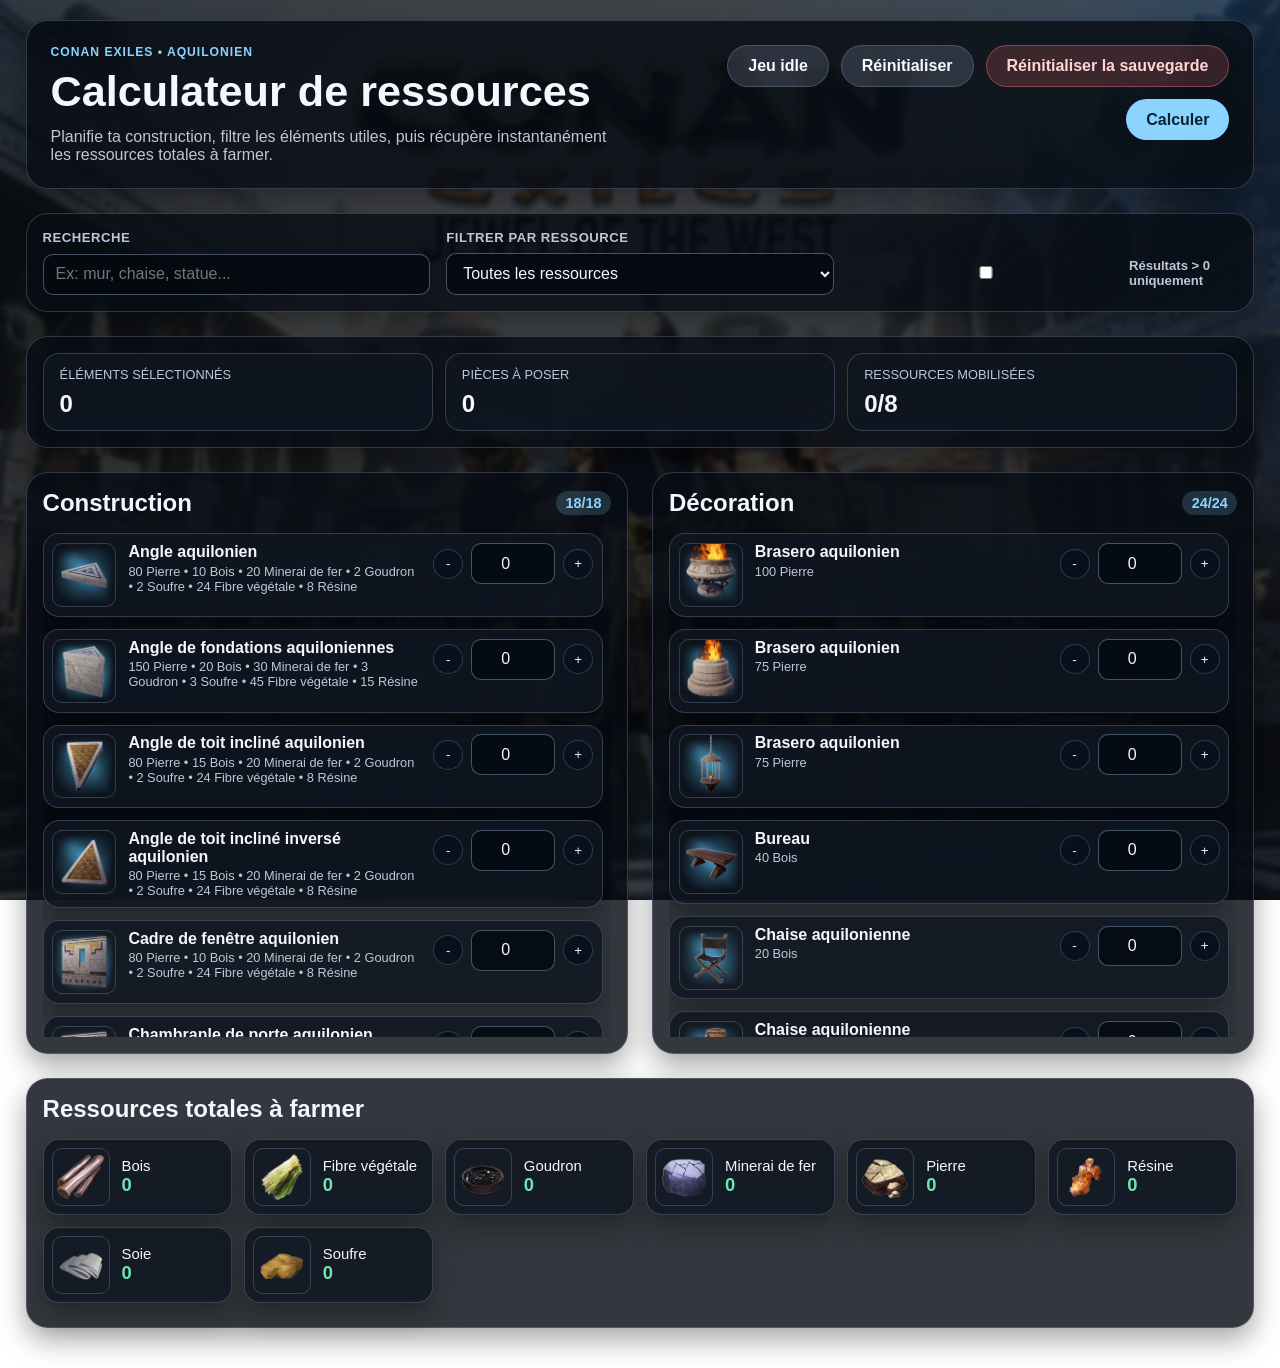
==== commit 7ff0ab8d: "Refonte UI responsive et retour du bouton de réinitialisation sauvegarde" ====
--- a/index.html
+++ b/index.html
@@ -19,9 +19,15 @@
             <div class="hero__actions">
                 <a class="button button--secondary" href="idle.html">Jeu idle</a>
                 <button class="button button--secondary" id="button-reset" type="button">Réinitialiser</button>
+                <button class="button button--danger" id="button-reset-save" type="button">Réinitialiser la sauvegarde</button>
                 <button class="button" id="button-calculate" type="button">Calculer</button>
             </div>
         </header>
+
+        <section class="quick-actions" aria-label="Actions rapides">
+            <p class="quick-actions__hint">Action permanente</p>
+            <button class="button button--danger" id="button-reset-save-mobile" type="button">Réinitialiser la sauvegarde</button>
+        </section>
 
         <section class="toolbar" aria-label="Filtres">
             <label class="toolbar__field">
--- a/style.css
+++ b/style.css
@@ -67,6 +67,7 @@
     justify-content: space-between;
     gap: var(--space-5);
     padding: 1.5rem;
+    align-items: flex-start;
 }
 
 .hero__kicker {
@@ -99,6 +100,8 @@
     display: flex;
     align-items: center;
     gap: var(--space-3);
+    flex-wrap: wrap;
+    justify-content: flex-end;
 }
 
 .button {
@@ -119,10 +122,20 @@
     filter: brightness(1.05);
 }
 
+.button--danger {
+    background: rgba(241, 107, 107, 0.2);
+    border: 1px solid rgba(241, 107, 107, 0.45);
+    color: #ffd5d5;
+}
+
 .button--secondary {
     background: rgba(145, 160, 182, 0.22);
     color: #f8fbff;
     border: 1px solid var(--color-border);
+}
+
+.quick-actions {
+    display: none;
 }
 
 .toolbar {
@@ -204,6 +217,7 @@
 
 .panel {
     padding: var(--space-4);
+    min-width: 0;
 }
 
 .panel__header {
@@ -235,10 +249,11 @@
     display: grid;
     grid-template-columns: 64px 1fr auto;
     gap: var(--space-3);
-    align-items: center;
+    align-items: start;
     padding: 0.55rem;
     background: var(--color-surface-alt);
     border-radius: var(--radius-md);
+    min-width: 0;
 }
 
 .item-card img {
@@ -251,18 +266,21 @@
 
 .item-card__name {
     font-weight: 600;
+    overflow-wrap: anywhere;
 }
 
 .item-card__recipe {
     color: var(--color-text-muted);
     font-size: 0.8rem;
     margin-top: 0.15rem;
+    overflow-wrap: anywhere;
 }
 
 .item-card__controls {
     display: flex;
     align-items: center;
     gap: var(--space-2);
+    flex-wrap: nowrap;
 }
 
 .stepper {
@@ -371,6 +389,76 @@
     }
 }
 
+@media (max-width: 860px) {
+    .app-shell {
+        width: min(1400px, 98vw);
+        gap: var(--space-4);
+        margin-top: 0.9rem;
+    }
+
+    .hero {
+        padding: 1rem;
+    }
+
+    .hero__subtitle {
+        max-width: 100%;
+    }
+
+    .toolbar {
+        grid-template-columns: 1fr;
+    }
+
+    .stats {
+        grid-template-columns: 1fr;
+    }
+
+    .item-card {
+        grid-template-columns: 52px minmax(0, 1fr);
+        grid-template-areas:
+            "image title"
+            "controls controls";
+        gap: var(--space-2);
+    }
+
+    .item-card img {
+        grid-area: image;
+        width: 52px;
+        height: 52px;
+    }
+
+    .item-card > div:first-of-type {
+        grid-area: title;
+        min-width: 0;
+    }
+
+    .item-card__controls {
+        grid-area: controls;
+        justify-content: flex-start;
+    }
+
+    .quick-actions {
+        position: sticky;
+        bottom: 0.5rem;
+        z-index: 3;
+        display: grid;
+        gap: var(--space-2);
+        justify-items: start;
+        width: fit-content;
+        background: rgba(8, 13, 20, 0.94);
+        border: 1px solid var(--color-border);
+        border-radius: var(--radius-md);
+        padding: 0.6rem;
+        box-shadow: var(--shadow-card);
+    }
+
+    .quick-actions__hint {
+        color: var(--color-text-muted);
+        font-size: 0.75rem;
+        text-transform: uppercase;
+        letter-spacing: 0.03em;
+    }
+}
+
 .button {
     display: inline-flex;
     align-items: center;
@@ -446,3 +534,205 @@
         align-items: flex-start;
     }
 }
+
+/* Idle HUD minimaliste */
+body.idle-hud-body {
+    background: #050505;
+    color: #f1f1f1;
+    min-height: 100vh;
+}
+
+.idle-hud-body .background-overlay {
+    display: none;
+}
+
+.idle-hud {
+    position: relative;
+    min-height: 100vh;
+    width: 100%;
+    padding: 1rem;
+}
+
+.hud-panel {
+    position: fixed;
+    width: min(420px, calc(100vw - 2rem));
+    background: rgba(0, 0, 0, 0.9);
+    border: 1px solid rgba(255, 255, 255, 0.18);
+    border-radius: 0.7rem;
+    padding: 0.85rem;
+    box-shadow: none;
+}
+
+.hud-panel--actions {
+    top: 1rem;
+    left: 1rem;
+    display: grid;
+    gap: 0.65rem;
+    max-height: calc(100vh - 2rem);
+    overflow: auto;
+}
+
+.hud-panel--resources {
+    left: 1rem;
+    bottom: 1rem;
+    display: grid;
+    gap: 0.6rem;
+}
+
+.idle-hud-body .stats {
+    display: grid;
+    grid-template-columns: repeat(2, minmax(0, 1fr));
+    gap: 0.5rem;
+    background: transparent;
+    border: none;
+    box-shadow: none;
+    border-radius: 0;
+    padding: 0;
+}
+
+.idle-hud-body .stat-card {
+    background: #101010;
+    border: 1px solid rgba(255, 255, 255, 0.12);
+    border-radius: 0.5rem;
+    padding: 0.55rem;
+}
+
+.idle-hud-body .stat-card__label,
+.idle-hud-body .idle-upgrade__description,
+.idle-hud-body .idle-upgrade__meta {
+    color: #a6a6a6;
+}
+
+.idle-hud-body .stat-card__value {
+    margin-top: 0.2rem;
+    font-size: 1.1rem;
+    color: #ffffff;
+}
+
+.hud-action-button,
+.idle-hud-body .idle-upgrade button {
+    width: 100%;
+    border-radius: 0.45rem;
+    background: #1c1c1c;
+    border: 1px solid rgba(255, 255, 255, 0.22);
+    color: #f3f3f3;
+    font-weight: 600;
+    padding: 0.55rem 0.7rem;
+}
+
+.hud-action-button:hover,
+.hud-action-button:focus-visible,
+.idle-hud-body .idle-upgrade button:hover,
+.idle-hud-body .idle-upgrade button:focus-visible {
+    transform: none;
+    filter: none;
+    background: #2a2a2a;
+}
+
+.idle-hud-body .idle-upgrades {
+    display: grid;
+    gap: 0.55rem;
+}
+
+.idle-hud-body .idle-upgrade {
+    background: #0b0b0b;
+    border: 1px solid rgba(255, 255, 255, 0.12);
+    border-radius: 0.5rem;
+    padding: 0.55rem;
+    display: grid;
+    gap: 0.5rem;
+}
+
+.idle-hud-body .idle-upgrade__title {
+    font-size: 0.95rem;
+}
+
+.idle-hud-body .idle-highlight {
+    margin: 0;
+    font-size: 0.82rem;
+    color: #8dd0aa;
+}
+
+@media (max-width: 600px) {
+    .hud-panel {
+        width: calc(100vw - 1rem);
+        left: 0.5rem;
+    }
+
+    .hud-panel--actions {
+        top: 0.5rem;
+        max-height: 55vh;
+    }
+
+    .hud-panel--resources {
+        bottom: 0.5rem;
+    }
+}
+
+/* Extensions gameplay idle */
+.hud-actions-scroll {
+    max-height: calc(100vh - 3.7rem);
+    overflow-y: auto;
+    overflow-x: hidden;
+    display: grid;
+    gap: 0.7rem;
+    padding-right: 0.2rem;
+}
+
+.idle-section {
+    display: grid;
+    gap: 0.5rem;
+}
+
+.idle-section__title {
+    font-size: 0.85rem;
+    text-transform: uppercase;
+    letter-spacing: 0.05em;
+    color: #d4d4d4;
+}
+
+.idle-action-list,
+.idle-quests,
+.idle-objectives {
+    display: grid;
+    gap: 0.5rem;
+}
+
+.idle-objective {
+    background: #101010;
+    border: 1px solid rgba(255, 255, 255, 0.12);
+    border-radius: 0.5rem;
+    padding: 0.55rem;
+    display: grid;
+    gap: 0.35rem;
+}
+
+.idle-objective--done {
+    border-color: rgba(108, 229, 177, 0.7);
+}
+
+.idle-progress {
+    width: 100%;
+    height: 0.35rem;
+    border-radius: 999px;
+    background: rgba(255, 255, 255, 0.12);
+    overflow: hidden;
+}
+
+.idle-progress span {
+    display: block;
+    height: 100%;
+    background: linear-gradient(90deg, #7bc5ff, #81e3b5);
+}
+
+.idle-empty {
+    margin: 0;
+    color: #9d9d9d;
+    font-size: 0.9rem;
+}
+
+@media (max-width: 600px) {
+    .hud-actions-scroll {
+        max-height: 53vh;
+    }
+}
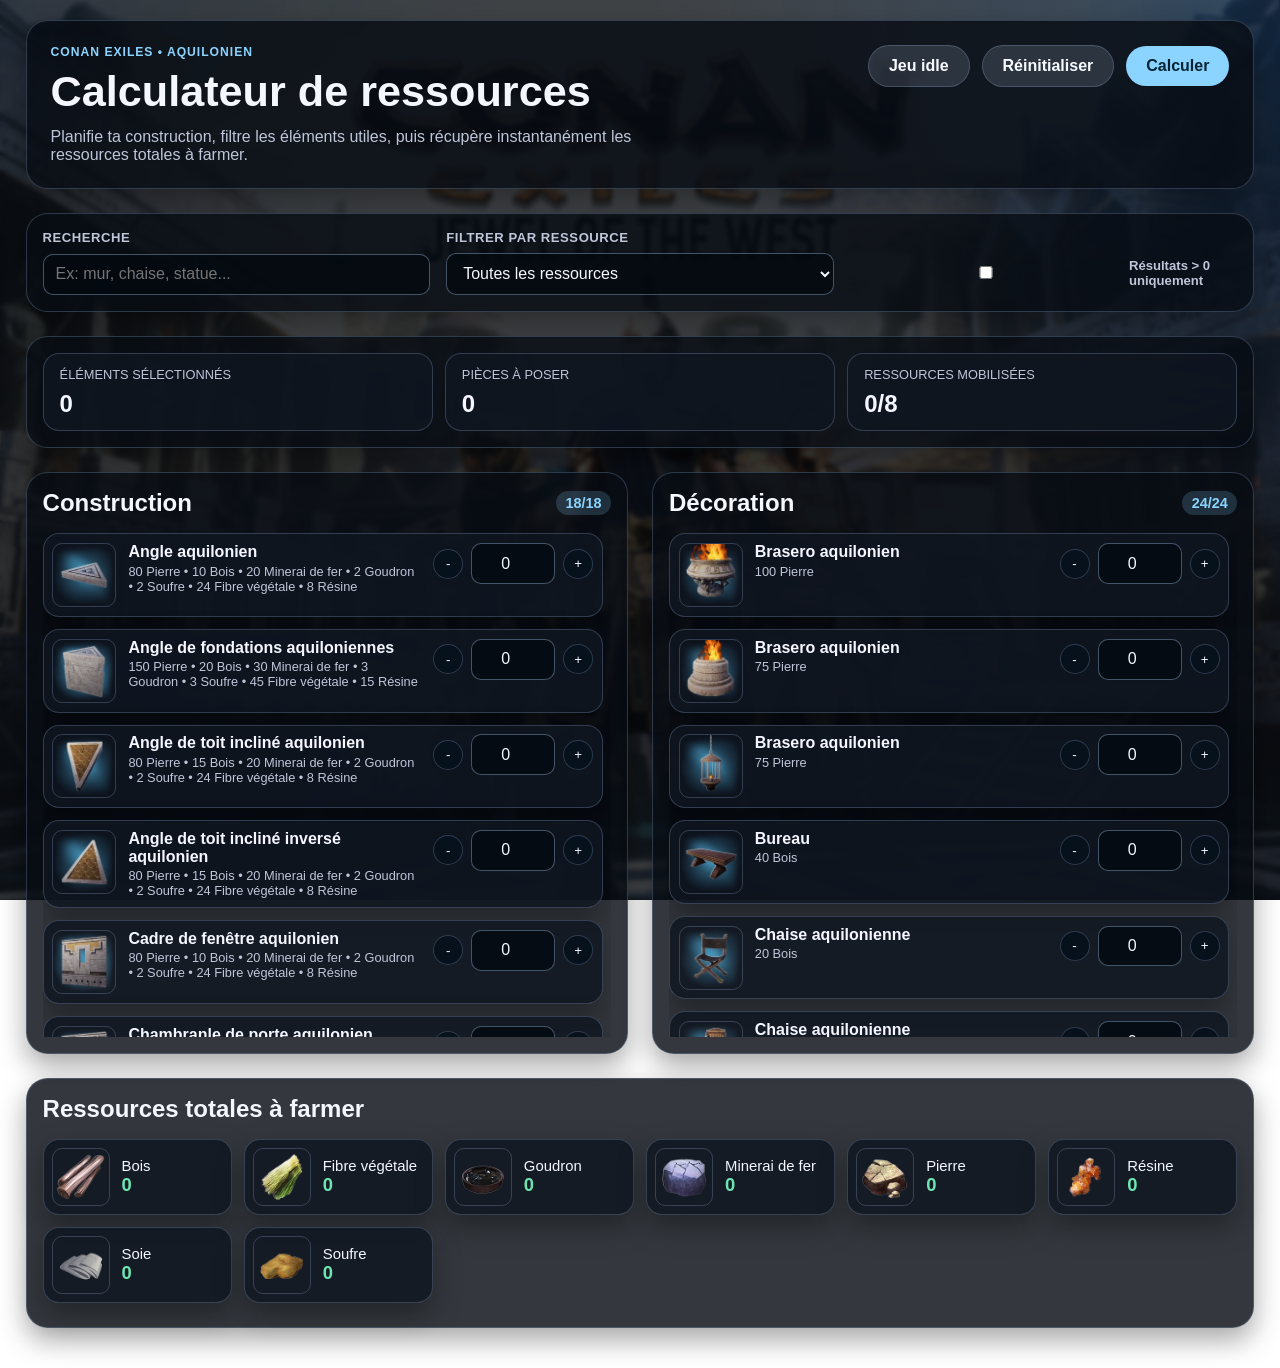
==== commit 50ab3236: "Déplacer le reset de sauvegarde vers la page idle" ====
--- a/index.html
+++ b/index.html
@@ -19,15 +19,9 @@
             <div class="hero__actions">
                 <a class="button button--secondary" href="idle.html">Jeu idle</a>
                 <button class="button button--secondary" id="button-reset" type="button">Réinitialiser</button>
-                <button class="button button--danger" id="button-reset-save" type="button">Réinitialiser la sauvegarde</button>
                 <button class="button" id="button-calculate" type="button">Calculer</button>
             </div>
         </header>
-
-        <section class="quick-actions" aria-label="Actions rapides">
-            <p class="quick-actions__hint">Action permanente</p>
-            <button class="button button--danger" id="button-reset-save-mobile" type="button">Réinitialiser la sauvegarde</button>
-        </section>
 
         <section class="toolbar" aria-label="Filtres">
             <label class="toolbar__field">
